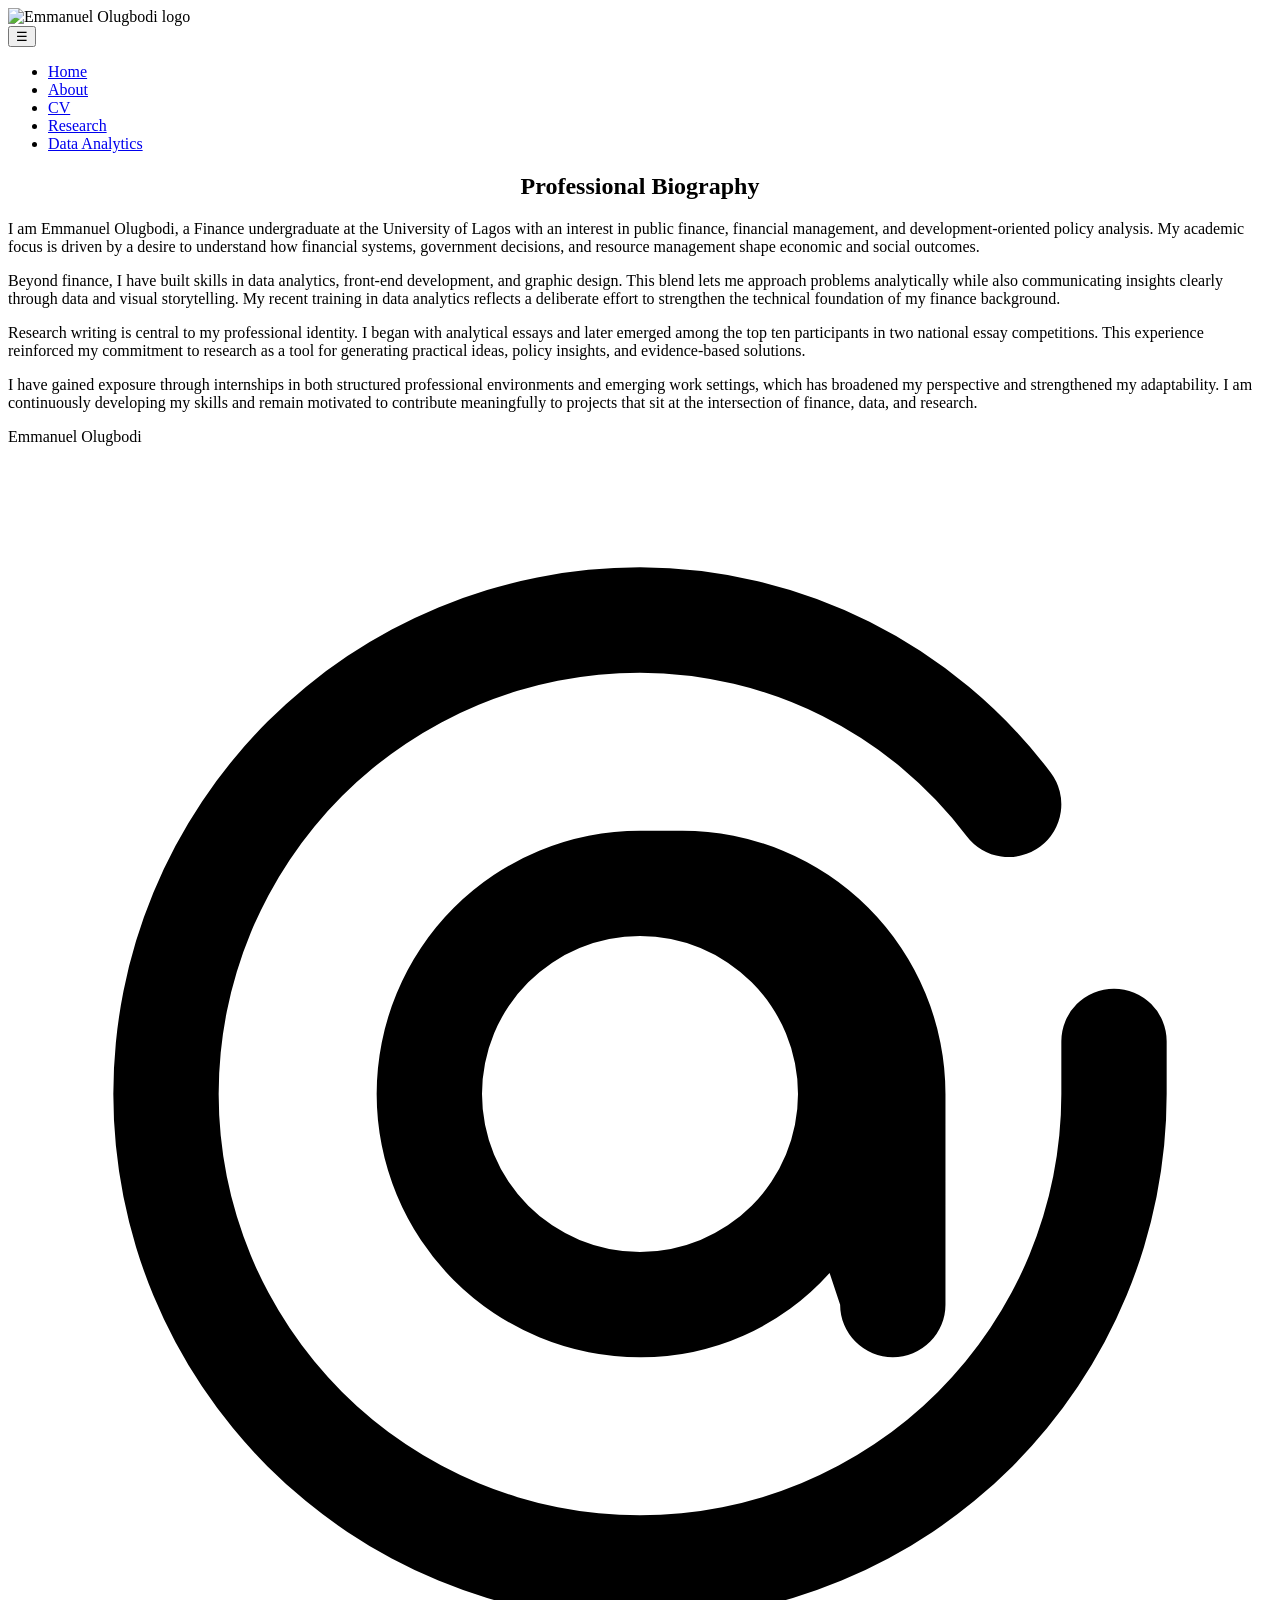
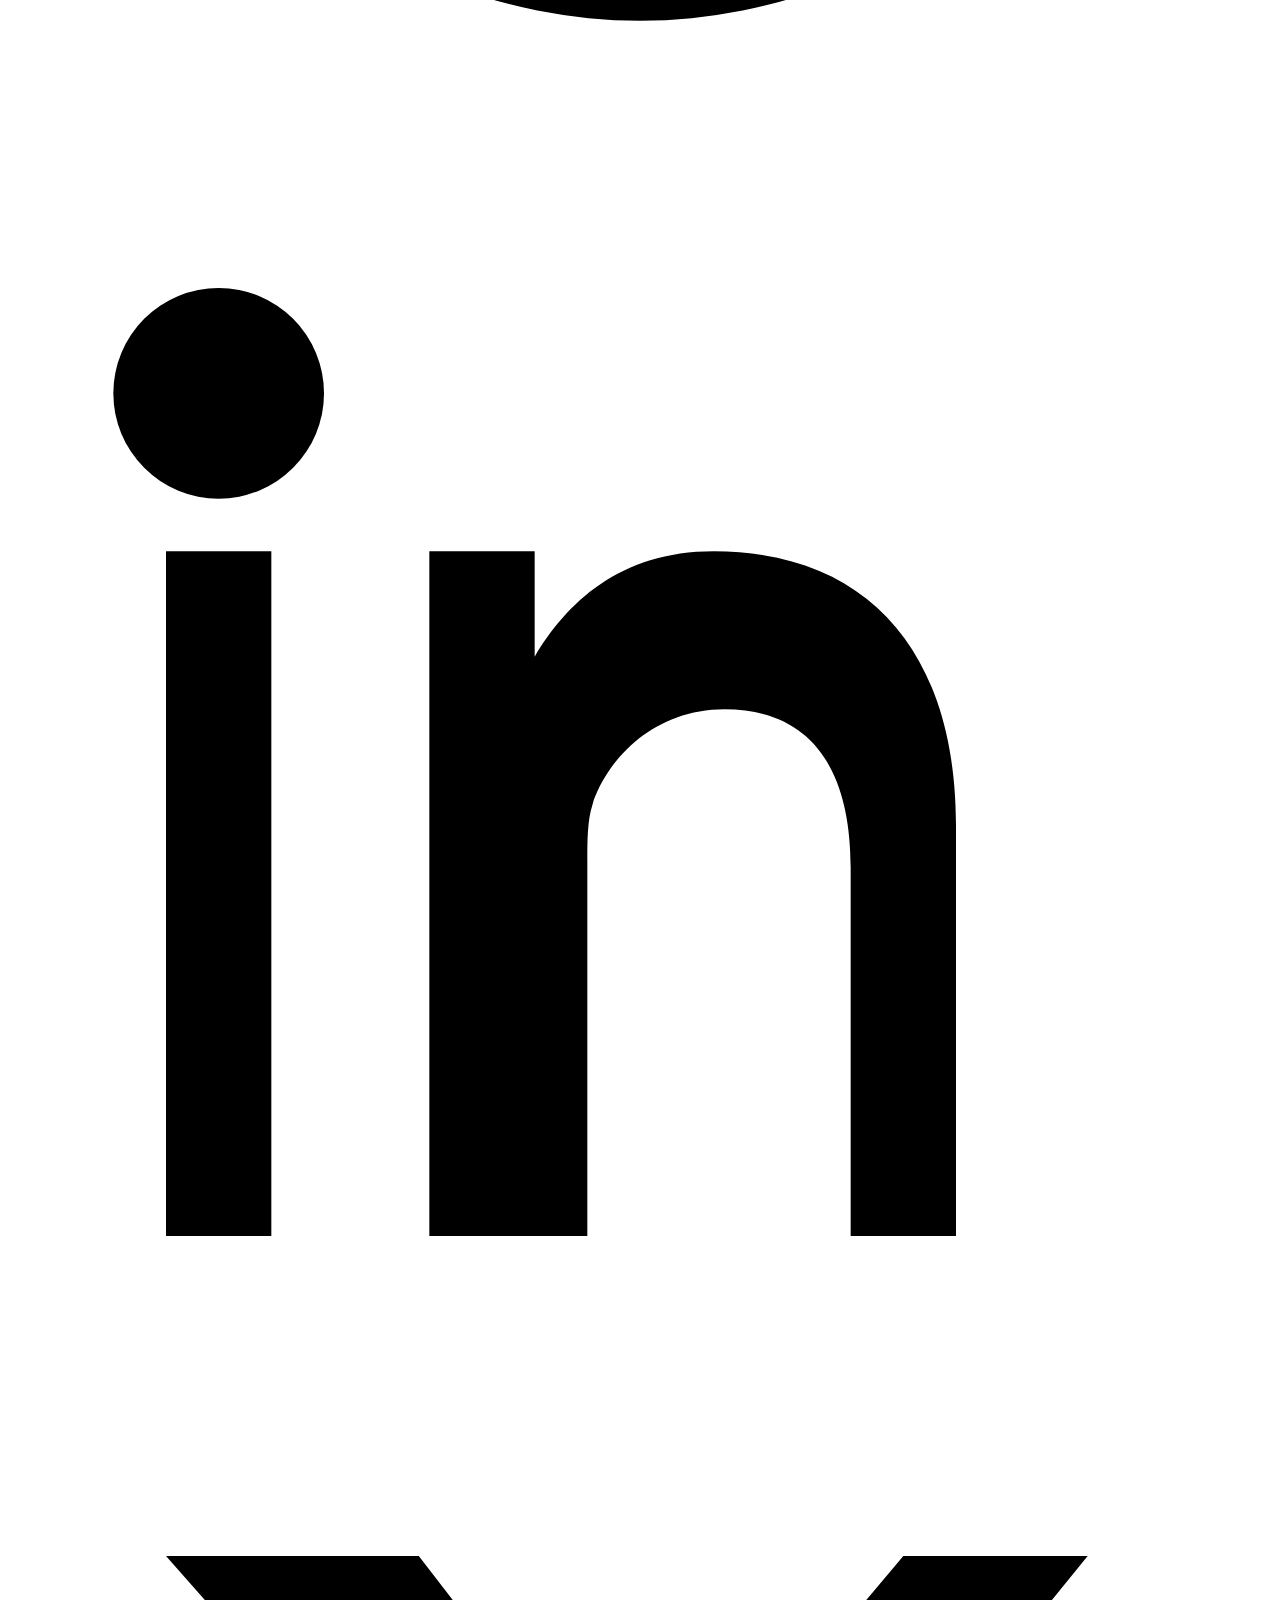
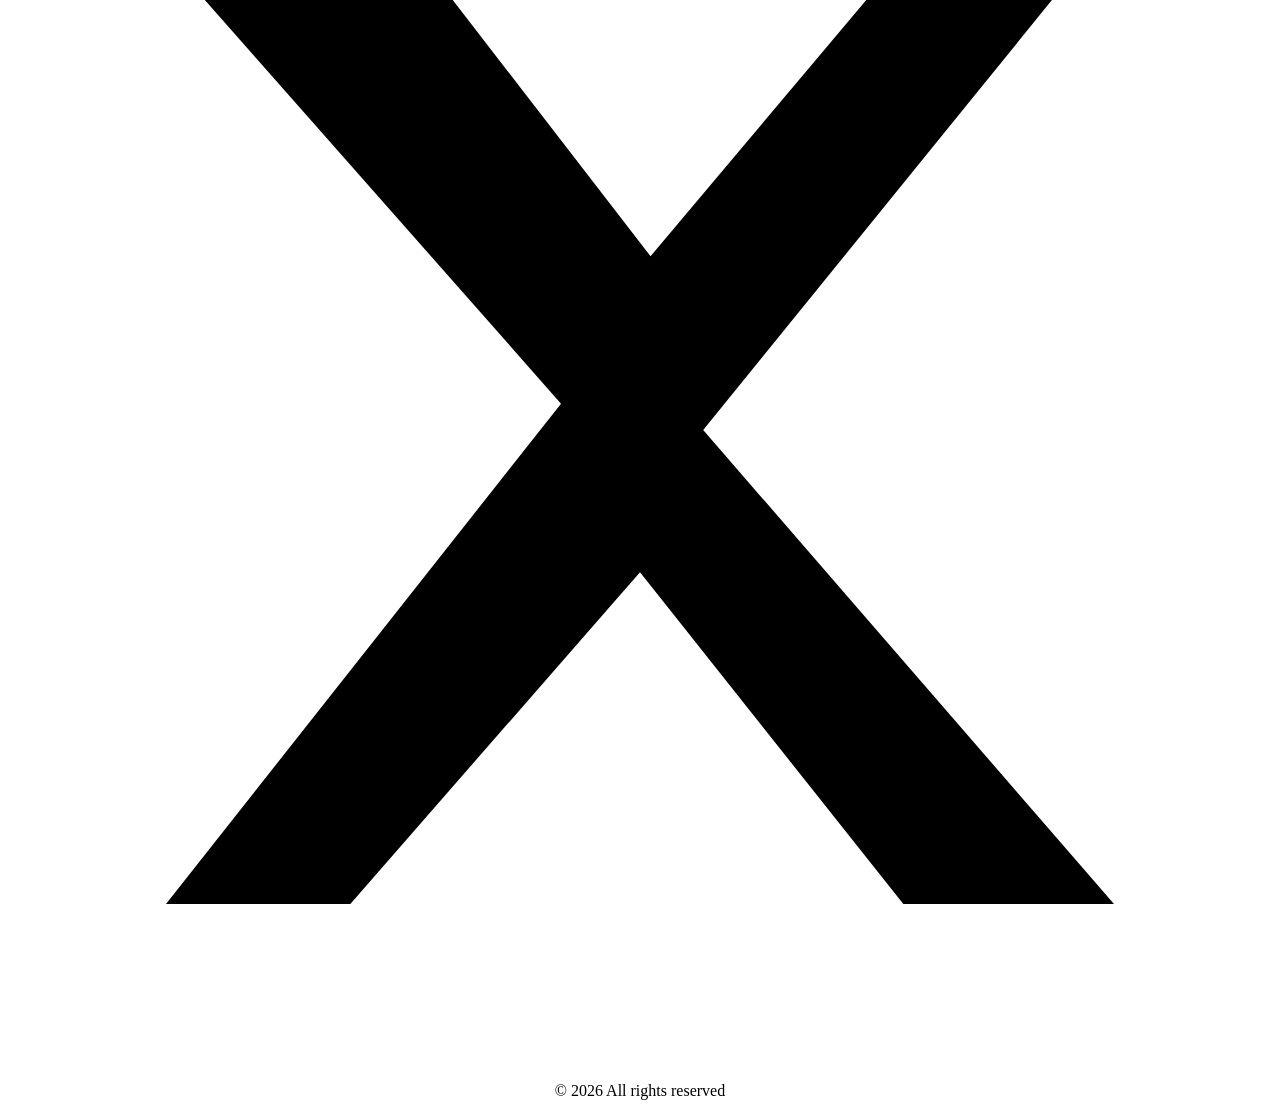
==== about.html @ 0d2e40f3 "Initial commit: portfolio website" ====
<!DOCTYPE html>
<html lang="en">
<head>
    <meta charset="UTF-8">
    <title>About Me</title>
    <link rel="icon" href="images/favicon.ico">
    <link rel="icon" type="image/png" sizes="32x32" href="images/favicon-32x32.png">
    <link rel="icon" type="image/png" sizes="16x16" href="images/favicon-16x16.png">
    <link rel="apple-touch-icon" href="assets/favicon/apple-touch-icon.png">
    <link rel="stylesheet" href="css/style.css">
    <script defer src="js/script.js"></script>
</head>
<body>

<nav class="navbar">
  <div class="nav-container">
    <div class="brand">
      <img src="images/MyLogom.jpg" alt="Emmanuel Olugbodi logo" />
    </div>

    <button class="menu-toggle" aria-label="Open navigation">
      ☰
    </button>

    <ul class="nav-links">
      <li><a href="index.html">Home</a></li>
      <li><a href="about.html">About</a></li>
      <li><a href="cv.html">CV</a></li>
      <li><a href="research.html">Research</a></li>
      <li><a href="analytics.html">Data Analytics</a></li>
    </ul>
  </div>
</nav>

<main class="page-content">
    <section class="content slide-up">
        <h1 style="text-align: center;">Professional Biography</h1>
        <!--<p>This section will contain a detailed professional biography highlighting finance, research, and analytics experience.</p>-->
      
    <div class="container">

        <p>
            I am Emmanuel Olugbodi, a Finance undergraduate at the University of Lagos with an interest in public finance, financial management, and development-oriented policy analysis. My academic focus is driven by a desire to understand how financial systems, government decisions, and resource management shape economic and social outcomes.
        </p>

        <p>
            Beyond finance, I have built skills in data analytics, front-end development, and graphic design.  This blend lets me approach problems analytically while also communicating insights clearly through data and visual storytelling. My recent training in data analytics reflects a deliberate effort to strengthen the technical foundation of my finance background.
        </p>

        <p>
            Research writing is central to my professional identity. I began with analytical essays and later emerged among the top ten participants in two national essay competitions. This experience reinforced my commitment to research as a tool for generating practical ideas, policy insights, and evidence-based solutions.
        </p>

        <p>
            I have gained exposure through internships in both structured professional environments and emerging work settings, which has broadened my perspective and strengthened my adaptability. I am continuously developing my skills and remain motivated to contribute meaningfully to projects that sit at the intersection of finance, data, and research.
        </p>
    </div>
</section>
</main>
  
<footer class="site-footer">
  <div class="footer-inner">
    <p class="footer-name" class="footer-signature">Emmanuel Olugbodi</p>

   <div class="social-links">

  <a href="mailto:olugbodiemmanuel1@gmail.com" aria-label="Email" class="icon-email">
  <svg viewBox="0 0 24 24" class="icon">
    <path d="M12 2a10 10 0 1010 10v-1a1 1 0 00-2 0v1a8 8 0 11-8-8 7.8 7.8 0 016.2 3.1 1 1 0 001.6-1.2A9.8 9.8 0 0012 2z"/>
    <path d="M12 7a5 5 0 100 10 4.8 4.8 0 003.6-1.6l.2.6a1 1 0 002 0V12a5 5 0 00-5-5zm0 8a3 3 0 110-6 3 3 0 010 6z"/>
  </svg>
</a>

  <a href="https://www.linkedin.com/in/emmanuelsafr" target="_blank" aria-label="LinkedIn" class="icon-linkedin">
    <svg viewBox="0 0 24 24" class="icon">
      <path d="M4 3a2 2 0 100 4 2 2 0 000-4z"/>
      <path d="M3 8h2v13H3z"/>
      <path d="M8 8h2v2c.6-1 1.6-2 3.4-2 3 0 4.6 2 4.6 5.2V21h-2v-7c0-1.8-.7-3-2.4-3-1.3 0-2.2.9-2.5 1.8-.1.3-.1.7-.1 1.1V21H8z"/>
    </svg>
  </a>

  <a href="https://x.com/_emmanuelSAFR" target="_blank" aria-label="X" class="icon-x">
    <svg viewBox="0 0 24 24" class="icon">
      <path d="M3 3l7.5 8.5L3 21h3.5l5.5-6.3L17 21h4l-7.8-9 7.3-9H17l-4.8 5.7L7.8 3z"/>
    </svg>
  </a>
</div>
  <div>
    <p class="footer-copy" style="text-align: center;"> © 2026 All rights reserved</p>
  </div>
  </div>
</footer>
</body>
</html>
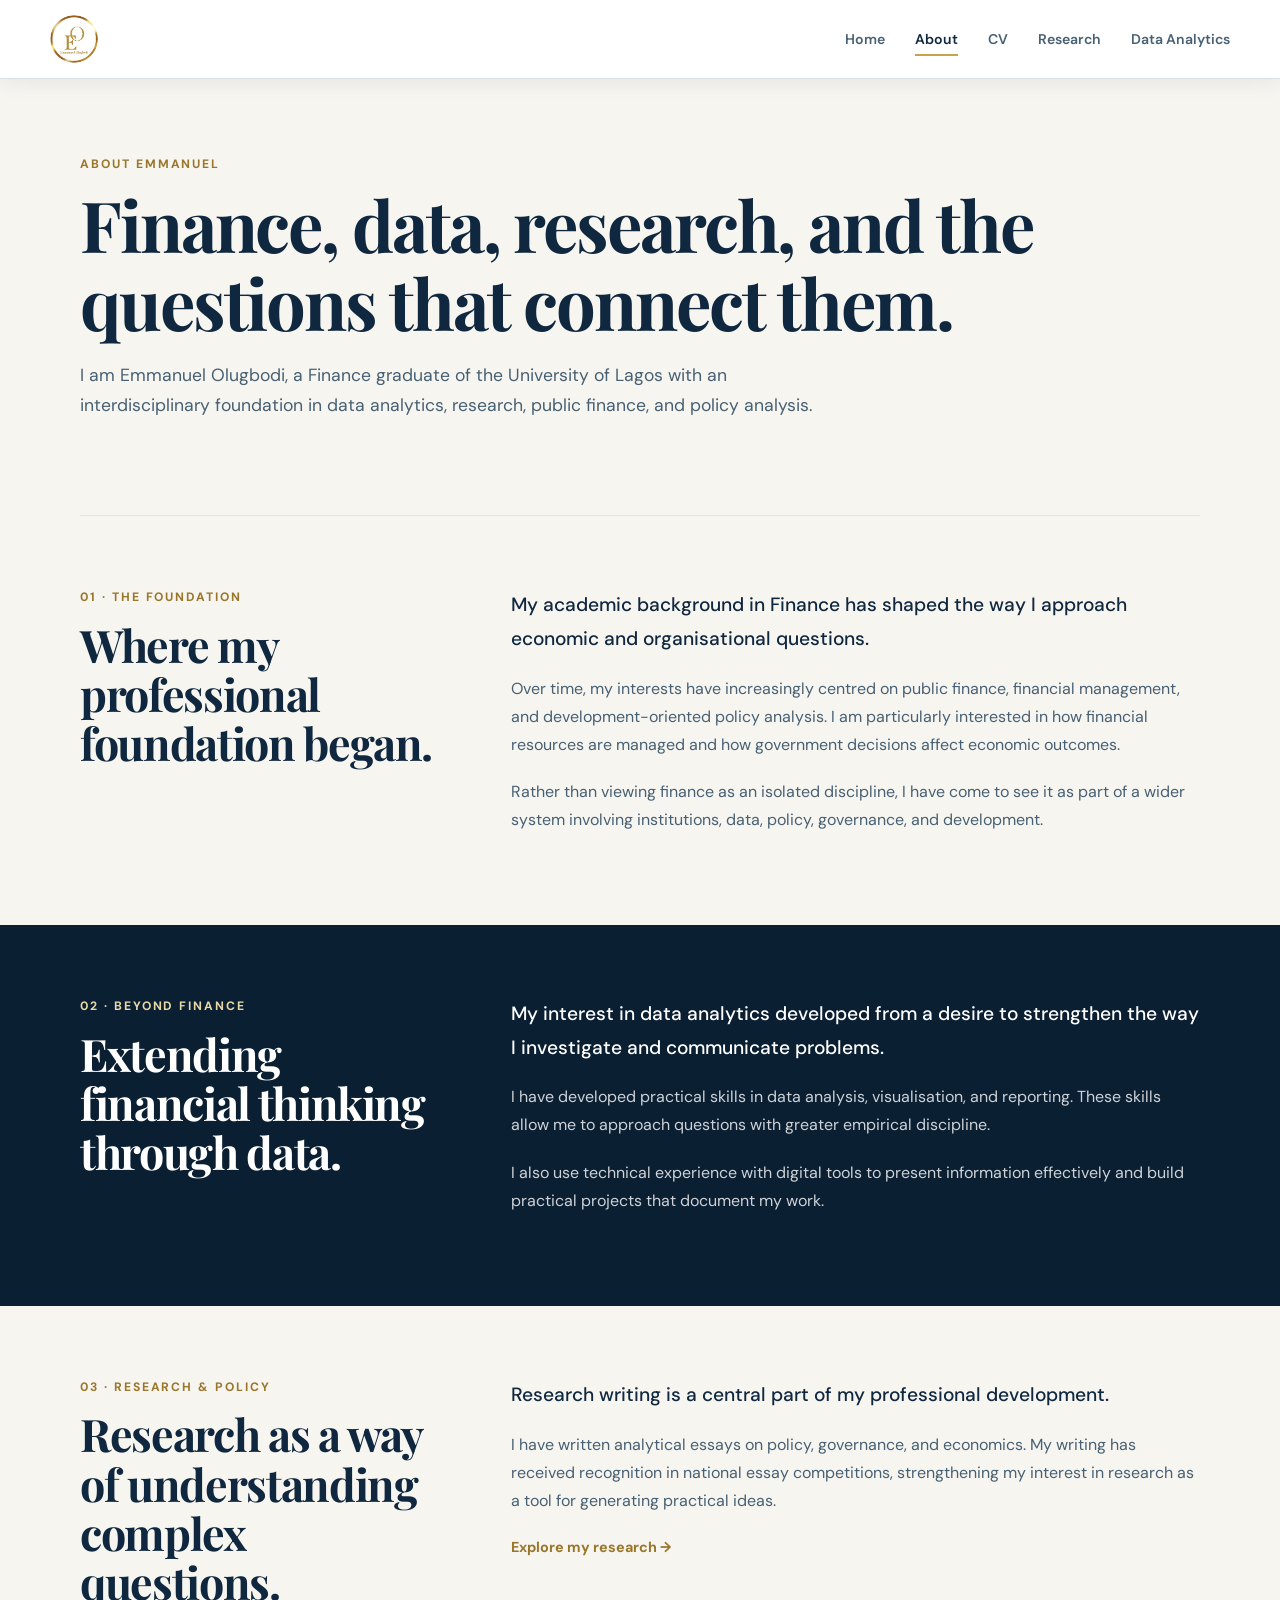
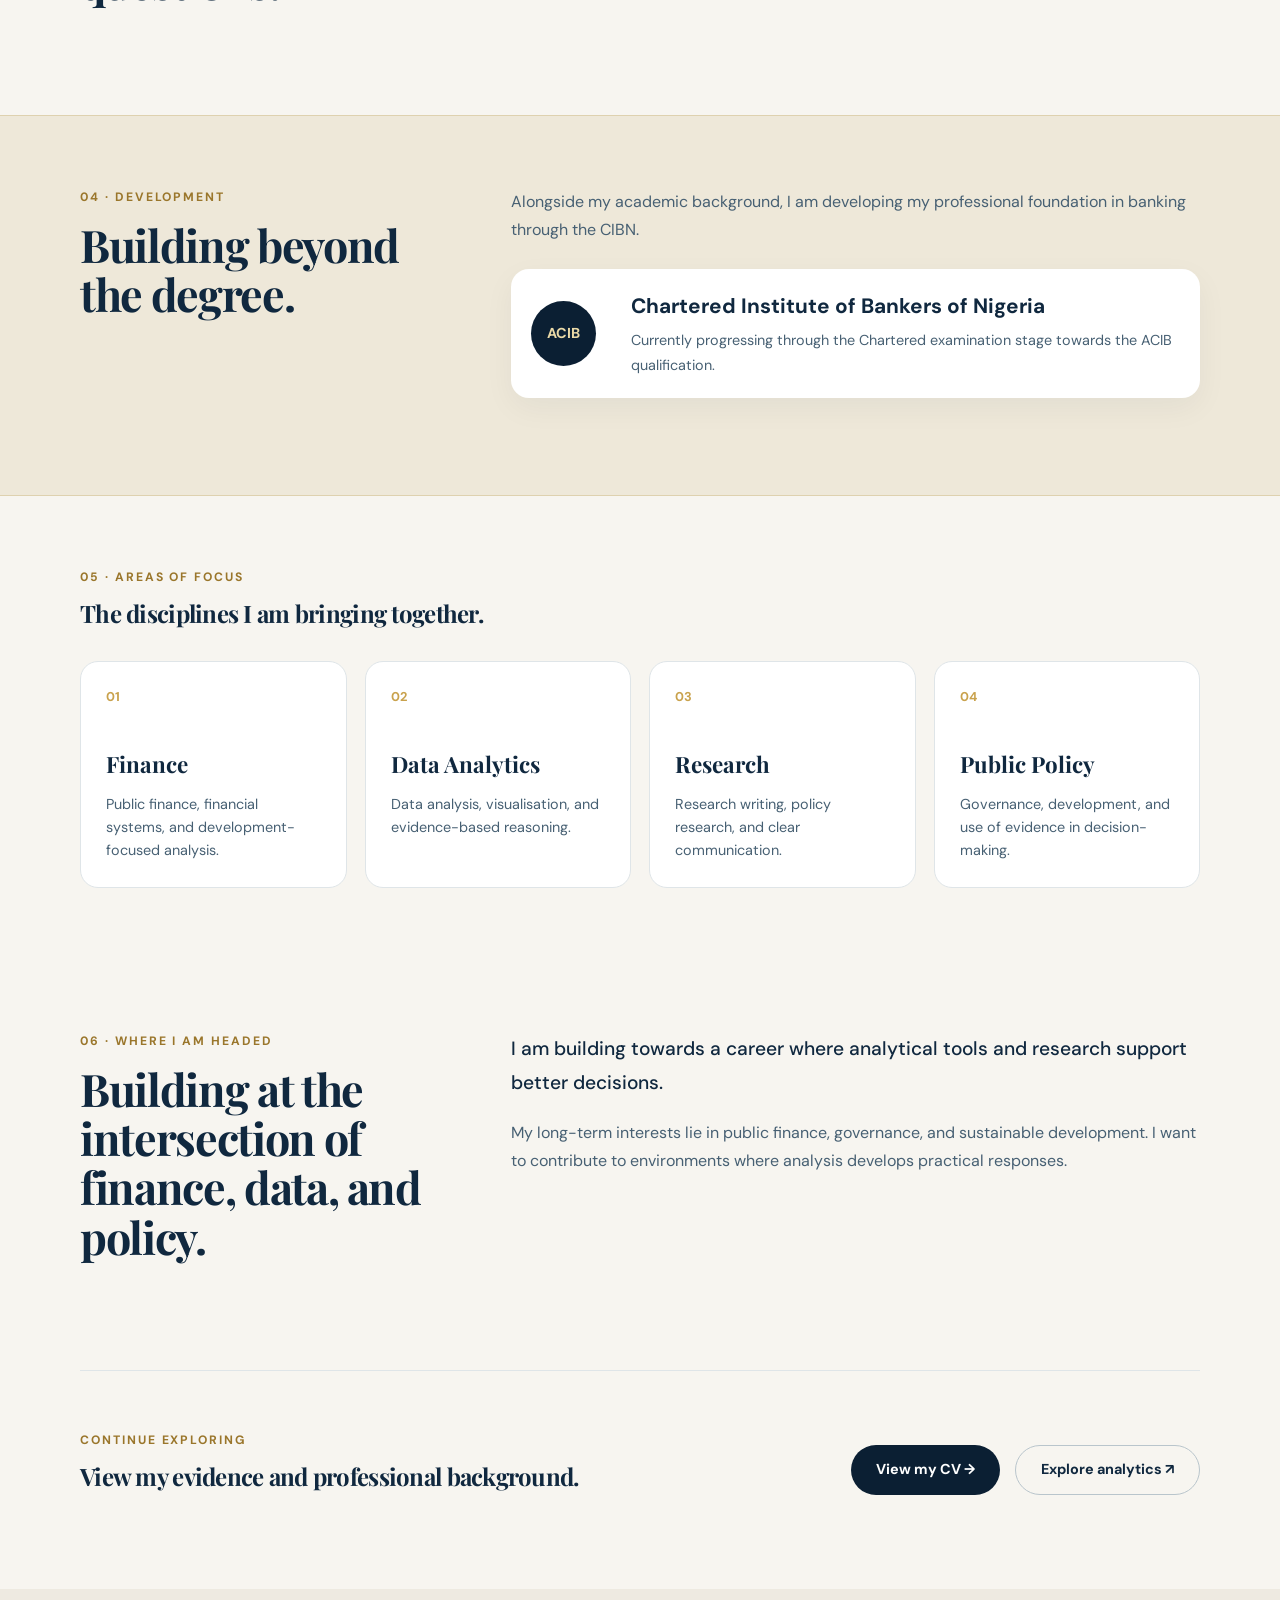
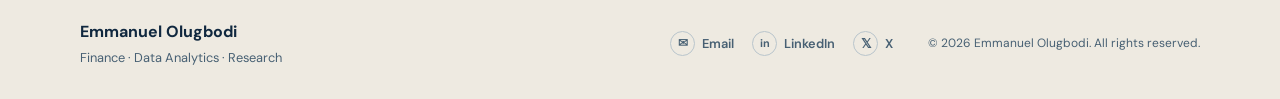
==== commit d2dd91d0: "Add files via upload Replacing" ====
--- a/about.html
+++ b/about.html
@@ -1,94 +1,832 @@
 <!DOCTYPE html>
 <html lang="en">
+
 <head>
+
     <meta charset="UTF-8">
-    <title>About Me</title>
-    <link rel="icon" href="images/favicon.ico">
-    <link rel="icon" type="image/png" sizes="32x32" href="images/favicon-32x32.png">
-    <link rel="icon" type="image/png" sizes="16x16" href="images/favicon-16x16.png">
-    <link rel="apple-touch-icon" href="assets/favicon/apple-touch-icon.png">
-    <link rel="stylesheet" href="css/style.css">
-    <script defer src="js/script.js"></script>
+
+    <meta
+        name="viewport"
+        content="width=device-width, initial-scale=1.0"
+    >
+
+    <meta
+        name="description"
+        content="Learn more about Emmanuel Olugbodi, a Finance graduate with interests in data analytics, research, and public policy."
+    >
+
+    <meta
+        name="theme-color"
+        content="#0b1f33"
+    >
+
+    <title>
+        About | Emmanuel Olugbodi
+    </title>
+
+
+    <!-- =========================
+         FAVICONS
+    ========================== -->
+
+    <link
+        rel="icon"
+        href="images/favicon.ico"
+    >
+
+    <link
+        rel="icon"
+        type="image/png"
+        sizes="32x32"
+        href="images/favicon-32x32.png"
+    >
+
+    <link
+        rel="icon"
+        type="image/png"
+        sizes="16x16"
+        href="images/favicon-16x16.png"
+    >
+
+    <link
+        rel="apple-touch-icon"
+        href="assets/favicon/apple-touch-icon.png"
+    >
+
+
+    <!-- =========================
+         STYLESHEET
+    ========================== -->
+
+    <style>
+        /* =========================================================
+           GOOGLE FONTS
+        ========================================================= */
+
+        @import url(
+            'https://fonts.googleapis.com/css2?family=DM+Sans:wght@400;500;600;700&family=Playfair+Display:wght@600;700&display=swap'
+        );
+
+
+        /* =========================================================
+           ROOT VARIABLES
+        ========================================================= */
+
+        :root {
+
+            --ink: #10283f;
+            --ink-soft: #476073;
+            --cream: #f7f5f0;
+            --paper: #ffffff;
+            --nav-background: #ffffff;
+            --line: #dfe5e8;
+            --gold: #c9a24d;
+            --gold-soft: #ead9a7;
+            --gold-dark: #9a762b;
+            --navy: #0b1f33;
+            --shadow: 0 18px 50px rgba(16, 40, 63, 0.10);
+            --nav-shadow: 0 4px 18px rgba(16, 40, 63, 0.07);
+            --radius: 18px;
+
+        }
+
+        /* =========================================================
+           GLOBAL RESET
+        ========================================================= */
+
+        * {
+            box-sizing: border-box;
+        }
+
+        html {
+            scroll-behavior: smooth;
+        }
+
+        body {
+            margin: 0;
+            padding-top: 78px;
+            min-width: 320px;
+            background: var(--cream);
+            color: var(--ink);
+            font-family: 'DM Sans', Arial, sans-serif;
+            line-height: 1.6;
+        }
+
+        img {
+            display: block;
+            max-width: 100%;
+        }
+
+        a {
+            color: inherit;
+            text-decoration: none;
+        }
+
+        button, a {
+            -webkit-tap-highlight-color: transparent;
+        }
+
+        .section-shell {
+            width: min(1120px, calc(100% - 48px));
+            margin-inline: auto;
+        }
+
+        /* =========================================================
+           FIXED NAVIGATION
+        ========================================================= */
+
+        .site-header {
+            position: fixed;
+            top: 0;
+            left: 0;
+            width: 100%;
+            z-index: 2000;
+            background: rgba(255, 255, 255, 0.98);
+            border-bottom: 1px solid #d9e0e4;
+            box-shadow: var(--nav-shadow);
+            backdrop-filter: blur(14px);
+            -webkit-backdrop-filter: blur(14px);
+        }
+
+        .nav-container {
+            width: min(1180px, calc(100% - 48px));
+            min-height: 78px;
+            margin-inline: auto;
+            display: flex;
+            align-items: center;
+            justify-content: space-between;
+            gap: 32px;
+        }
+
+        .brand img {
+            width: 48px;
+            height: 48px;
+            object-fit: cover;
+            border-radius: 50%;
+        }
+
+        .nav-links {
+            display: flex;
+            align-items: center;
+            gap: 30px;
+            list-style: none;
+            padding: 0;
+            margin: 0;
+        }
+
+        .nav-links a {
+            position: relative;
+            color: var(--ink-soft);
+            font-size: 0.88rem;
+            font-weight: 600;
+            transition: color 180ms ease;
+        }
+
+        .nav-links a::after {
+            content: '';
+            position: absolute;
+            left: 0;
+            right: 100%;
+            bottom: -8px;
+            height: 2px;
+            background: var(--gold);
+            transition: right 180ms ease;
+        }
+
+        .nav-links a:hover, .nav-links a.active {
+            color: var(--ink);
+        }
+
+        .nav-links a:hover::after, .nav-links a.active::after {
+            right: 0;
+        }
+
+        .menu-toggle {
+            display: none;
+            width: 42px;
+            height: 42px;
+            padding: 0;
+            border: 1px solid var(--line);
+            border-radius: 10px;
+            background: var(--paper);
+            cursor: pointer;
+        }
+
+        .menu-toggle span {
+            display: block;
+            width: 18px;
+            height: 2px;
+            margin: 4px auto;
+            background: var(--ink);
+            transition: transform 180ms ease, opacity 180ms ease;
+        }
+
+        /* Hamburger Animation */
+        .menu-toggle[aria-expanded="true"] span:nth-child(1) {
+            transform: translateY(6px) rotate(45deg);
+        }
+        .menu-toggle[aria-expanded="true"] span:nth-child(2) {
+            opacity: 0;
+        }
+        .menu-toggle[aria-expanded="true"] span:nth-child(3) {
+            transform: translateY(-6px) rotate(-45deg);
+        }
+
+        /* =========================================================
+           TYPOGRAPHY
+        ========================================================= */
+
+        .section-kicker {
+            margin: 0 0 12px;
+            color: var(--gold-dark);
+            font-size: 0.76rem;
+            font-weight: 700;
+            letter-spacing: 0.16em;
+            text-transform: uppercase;
+        }
+
+        h1, h2, h3, p { margin-top: 0; }
+
+        h1, h2 {
+            font-family: 'Playfair Display', Georgia, serif;
+            line-height: 1.1;
+            letter-spacing: -0.03em;
+        }
+
+        h1 {
+            max-width: 1000px;
+            margin-bottom: 20px;
+            font-size: clamp(2.5rem, 5.5vw, 4.8rem);
+        }
+
+        /* =========================================================
+           COMPACT SECTIONS
+        ========================================================= */
+
+        .about-hero {
+            padding: clamp(3rem, 6vw, 5rem) 0;
+            border-bottom: 1px solid var(--line);
+        }
+
+        .hero-intro {
+            max-width: 750px;
+            color: var(--ink-soft);
+            font-size: 1.1rem;
+            line-height: 1.7;
+        }
+
+        .story-section {
+            padding: clamp(3rem, 6vw, 4.5rem) 0;
+        }
+
+        .story-section-alt {
+            background: var(--navy);
+            color: #ffffff;
+        }
+
+        .story-section-alt .section-kicker { color: var(--gold-soft); }
+
+        .story-layout {
+            display: grid;
+            grid-template-columns: 0.7fr 1.3fr;
+            gap: 60px;
+            align-items: start;
+        }
+
+        .story-label { position: sticky; top: 110px; }
+
+        .story-label h2 { font-size: clamp(1.8rem, 3.5vw, 2.8rem); }
+
+        .story-content { max-width: 720px; }
+
+        .story-content p {
+            margin-bottom: 1.2rem;
+            color: var(--ink-soft);
+            font-size: 1rem;
+            line-height: 1.75;
+        }
+
+        .story-section-alt .story-content p { color: rgba(255, 255, 255, 0.8); }
+
+        .lead-paragraph {
+            color: var(--ink) !important;
+            font-size: 1.2rem !important;
+            font-weight: 500;
+        }
+
+        .story-section-alt .lead-paragraph { color: #ffffff !important; }
+
+        .inline-link {
+            display: inline-flex;
+            align-items: center;
+            gap: 8px;
+            color: var(--gold-dark);
+            font-weight: 700;
+            font-size: 0.9rem;
+            transition: transform 180ms ease;
+        }
+
+        .inline-link:hover { transform: translateX(5px); }
+
+        /* Professional Development */
+        .professional-development {
+            padding: clamp(3rem, 6vw, 4.5rem) 0;
+            background: #eee8d9;
+            border-top: 1px solid #ded1af;
+            border-bottom: 1px solid #ded1af;
+        }
+
+        .credential-card {
+            display: grid;
+            grid-template-columns: 80px 1fr;
+            align-items: center;
+            gap: 20px;
+            margin: 25px 0;
+            padding: 20px;
+            background: var(--paper);
+            border-radius: var(--radius);
+            box-shadow: 0 10px 30px rgba(16, 40, 63, 0.05);
+        }
+
+        .credential-number {
+            width: 65px;
+            height: 65px;
+            border-radius: 50%;
+            background: var(--navy);
+            color: var(--gold-soft);
+            display: grid;
+            place-items: center;
+            font-weight: 700;
+            font-size: 0.9rem;
+        }
+
+        .credential-card h3 { margin: 0 0 5px; font-size: 1.3rem; }
+        .credential-card p { margin: 0; color: var(--ink-soft); font-size: 0.9rem; }
+
+        /* Areas of Focus */
+        .focus-section { padding: clamp(3rem, 6vw, 4.5rem) 0; }
+
+        .focus-grid-about {
+            display: grid;
+            grid-template-columns: repeat(4, 1fr);
+            gap: 18px;
+            margin-top: 35px;
+        }
+
+        .focus-card {
+            padding: 25px;
+            border: 1px solid var(--line);
+            border-radius: var(--radius);
+            background: var(--paper);
+            transition: transform 180ms ease, box-shadow 180ms ease;
+            display: flex;
+            flex-direction: column;
+        }
+
+        .focus-card:hover {
+            transform: translateY(-5px);
+            box-shadow: var(--shadow);
+        }
+
+        .focus-number {
+            color: var(--gold);
+            font-weight: 700;
+            font-size: 0.8rem;
+            margin-bottom: 40px;
+        }
+
+        .focus-card h3 {
+            font-family: 'Playfair Display', serif;
+            font-size: 1.4rem;
+            margin-bottom: 10px;
+        }
+
+        .focus-card p {
+            color: var(--ink-soft);
+            font-size: 0.9rem;
+            margin: 0;
+        }
+
+        /* CTA Section */
+        .about-cta {
+            display: flex;
+            align-items: center;
+            justify-content: space-between;
+            gap: 32px;
+            padding: 60px 0 80px;
+            border-top: 1px solid var(--line);
+        }
+
+        .cta-actions { display: flex; gap: 15px; }
+
+        .button {
+            display: inline-flex;
+            align-items: center;
+            justify-content: center;
+            gap: 10px;
+            min-height: 50px;
+            padding: 0 25px;
+            border-radius: 999px;
+            font-weight: 700;
+            font-size: 0.9rem;
+            transition: all 180ms ease;
+        }
+
+        .button-primary { background: var(--navy); color: #fff; }
+        .button-secondary { border: 1px solid #b9c5cc; color: var(--ink); }
+        .button:hover { transform: translateY(-3px); }
+
+        /* =========================================================
+           FOOTER (Exact Homepage Match)
+        ========================================================= */
+
+        .site-footer { background: #eeeae1; }
+
+        .footer-inner {
+            display: grid;
+            grid-template-columns: 1fr auto auto;
+            align-items: center;
+            gap: 35px;
+            padding: 30px 0;
+        }
+
+        .footer-brand { min-width: 0; }
+
+        .footer-name { display: inline-block; margin-bottom: 4px; font-weight: 700; text-decoration: none; color: inherit; }
+
+        .footer-copy { margin: 0; color: var(--ink-soft); font-size: 0.8rem; }
+
+        .social-links { display: flex; align-items: center; gap: 18px; }
+
+        .social-links a {
+            display: inline-flex;
+            align-items: center;
+            gap: 7px;
+            color: var(--ink-soft);
+            font-size: 0.8rem;
+            font-weight: 600;
+            transition: color 180ms ease, transform 180ms ease;
+        }
+
+        .social-links a:hover { color: var(--gold-dark); transform: translateY(-2px); }
+
+        .social-icon {
+            display: inline-flex;
+            width: 25px;
+            height: 25px;
+            align-items: center;
+            justify-content: center;
+            border: 1px solid #b9c5cc;
+            border-radius: 50%;
+            font-size: 0.72rem;
+            font-weight: 700;
+            transition: border-color 180ms ease, background 180ms ease, color 180ms ease;
+        }
+
+        .social-links a:hover .social-icon { border-color: var(--gold); background: var(--gold); color: var(--navy); }
+
+        .linkedin-icon { font-size: 0.68rem; }
+        .x-icon { font-size: 0.8rem; }
+
+        .copyright { margin: 0; color: var(--ink-soft); font-size: 0.75rem; white-space: nowrap; }
+
+        /* Back to Top */
+        .back-to-top {
+            position: fixed;
+            right: 24px;
+            bottom: 24px;
+            z-index: 900;
+            width: 46px;
+            height: 46px;
+            display: flex;
+            align-items: center;
+            justify-content: center;
+            border: 1px solid rgba(201, 162, 77, 0.55);
+            border-radius: 50%;
+            background: var(--navy);
+            color: #ffffff;
+            font-size: 1.15rem;
+            font-weight: 700;
+            cursor: pointer;
+            opacity: 0;
+            visibility: hidden;
+            transform: translateY(12px);
+            box-shadow: 0 10px 25px rgba(11, 31, 51, 0.20);
+            transition: all 180ms ease;
+        }
+
+        .back-to-top.visible { opacity: 1; visibility: visible; transform: translateY(0); }
+
+        /* =========================================================
+           MOBILE ADAPTATIONS
+        ========================================================= */
+
+        @media (max-width: 900px) {
+            .story-layout { gap: 40px; }
+            .focus-grid-about { grid-template-columns: repeat(2, 1fr); }
+            .footer-inner { gap: 22px; }
+        }
+
+        @media (max-width: 800px) {
+            body { padding-top: 68px; }
+            
+            /* Tighter Mobile Box Model */
+            .section-shell, .nav-container {
+                width: min(calc(100% - 36px), 620px);
+            }
+
+            .nav-container { min-height: 68px; }
+            .menu-toggle { display: block; }
+
+            .nav-links {
+                display: none;
+                position: absolute;
+                top: 68px;
+                left: 0;
+                width: 100%;
+                z-index: 1001;
+                background: rgba(255, 255, 255, 0.99);
+                flex-direction: column;
+                align-items: stretch;
+                gap: 0; /* REMOVE GAP TO MATCH HOMEPAGE */
+                padding: 10px 22px 18px;
+                border-bottom: 1px solid var(--line);
+                box-shadow: 0 15px 30px rgba(16, 40, 63, 0.12);
+            }
+
+            .nav-links.open { display: flex; }
+            
+            .nav-links li { 
+                border-bottom: 1px solid rgba(223, 229, 232, 0.75); 
+            }
+            .nav-links li:last-child { border-bottom: none; }
+            
+            .nav-links a { 
+                display: block; 
+                padding: 14px 0; /* MATCH HOMEPAGE PADDING */
+                font-size: 0.92rem; 
+            }
+
+            .story-layout { grid-template-columns: 1fr; gap: 28px; }
+            .story-label { position: static; }
+            
+            /* ACIB Card Mobile Fix */
+            .credential-card {
+                grid-template-columns: 1fr;
+                gap: 15px;
+                text-align: center;
+                padding: 25px 20px;
+            }
+            .credential-number { margin: 0 auto; }
+
+            .focus-grid-about { grid-template-columns: 1fr; }
+            
+            .about-cta { flex-direction: column; align-items: flex-start; gap: 28px; }
+            .cta-actions { width: 100%; flex-direction: column; }
+            .cta-actions .button { width: 100%; }
+
+            /* Footer Mobile */
+            .footer-inner {
+                display: flex;
+                flex-direction: column;
+                align-items: center;
+                gap: 18px;
+                padding: 32px 0;
+                text-align: center;
+            }
+            .footer-brand { display: flex; flex-direction: column; align-items: center; }
+            .social-links { justify-content: center; flex-wrap: wrap; gap: 15px 20px; }
+            .copyright { white-space: normal; line-height: 1.5; }
+        }
+
+        @media (max-width: 460px) {
+            h1 { font-size: 2.2rem; }
+            .about-hero, .story-section, .professional-development, .focus-section {
+                padding: 3rem 0;
+            }
+            .hero-intro { font-size: 0.96rem; }
+        }
+    </style>
+
 </head>
+
+
 <body>
 
-<nav class="navbar">
-  <div class="nav-container">
-    <div class="brand">
-      <img src="images/MyLogom.jpg" alt="Emmanuel Olugbodi logo" />
-    </div>
-
-    <button class="menu-toggle" aria-label="Open navigation">
-      ☰
-    </button>
-
-    <ul class="nav-links">
-      <li><a href="index.html">Home</a></li>
-      <li><a href="about.html">About</a></li>
-      <li><a href="cv.html">CV</a></li>
-      <li><a href="research.html">Research</a></li>
-      <li><a href="analytics.html">Data Analytics</a></li>
-    </ul>
-  </div>
-</nav>
-
-<main class="page-content">
-    <section class="content slide-up">
-        <h1 style="text-align: center;">Professional Biography</h1>
-        <!--<p>This section will contain a detailed professional biography highlighting finance, research, and analytics experience.</p>-->
-      
-    <div class="container">
-
-        <p>
-            I am Emmanuel Olugbodi, a Finance undergraduate at the University of Lagos with an interest in public finance, financial management, and development-oriented policy analysis. My academic focus is driven by a desire to understand how financial systems, government decisions, and resource management shape economic and social outcomes.
-        </p>
-
-        <p>
-            Beyond finance, I have built skills in data analytics, front-end development, and graphic design.  This blend lets me approach problems analytically while also communicating insights clearly through data and visual storytelling. My recent training in data analytics reflects a deliberate effort to strengthen the technical foundation of my finance background.
-        </p>
-
-        <p>
-            Research writing is central to my professional identity. I began with analytical essays and later emerged among the top ten participants in two national essay competitions. This experience reinforced my commitment to research as a tool for generating practical ideas, policy insights, and evidence-based solutions.
-        </p>
-
-        <p>
-            I have gained exposure through internships in both structured professional environments and emerging work settings, which has broadened my perspective and strengthened my adaptability. I am continuously developing my skills and remain motivated to contribute meaningfully to projects that sit at the intersection of finance, data, and research.
-        </p>
-    </div>
-</section>
-</main>
-  
-<footer class="site-footer">
-  <div class="footer-inner">
-    <p class="footer-name" class="footer-signature">Emmanuel Olugbodi</p>
-
-   <div class="social-links">
-
-  <a href="mailto:olugbodiemmanuel1@gmail.com" aria-label="Email" class="icon-email">
-  <svg viewBox="0 0 24 24" class="icon">
-    <path d="M12 2a10 10 0 1010 10v-1a1 1 0 00-2 0v1a8 8 0 11-8-8 7.8 7.8 0 016.2 3.1 1 1 0 001.6-1.2A9.8 9.8 0 0012 2z"/>
-    <path d="M12 7a5 5 0 100 10 4.8 4.8 0 003.6-1.6l.2.6a1 1 0 002 0V12a5 5 0 00-5-5zm0 8a3 3 0 110-6 3 3 0 010 6z"/>
-  </svg>
-</a>
-
-  <a href="https://www.linkedin.com/in/emmanuelsafr" target="_blank" aria-label="LinkedIn" class="icon-linkedin">
-    <svg viewBox="0 0 24 24" class="icon">
-      <path d="M4 3a2 2 0 100 4 2 2 0 000-4z"/>
-      <path d="M3 8h2v13H3z"/>
-      <path d="M8 8h2v2c.6-1 1.6-2 3.4-2 3 0 4.6 2 4.6 5.2V21h-2v-7c0-1.8-.7-3-2.4-3-1.3 0-2.2.9-2.5 1.8-.1.3-.1.7-.1 1.1V21H8z"/>
-    </svg>
-  </a>
-
-  <a href="https://x.com/_emmanuelSAFR" target="_blank" aria-label="X" class="icon-x">
-    <svg viewBox="0 0 24 24" class="icon">
-      <path d="M3 3l7.5 8.5L3 21h3.5l5.5-6.3L17 21h4l-7.8-9 7.3-9H17l-4.8 5.7L7.8 3z"/>
-    </svg>
-  </a>
-</div>
-  <div>
-    <p class="footer-copy" style="text-align: center;"> © 2026 All rights reserved</p>
-  </div>
-  </div>
-</footer>
+    <!-- NAVIGATION -->
+    <header class="site-header">
+        <nav class="navbar" aria-label="Primary navigation">
+            <div class="nav-container">
+                <a class="brand" href="index.html" aria-label="Emmanuel Olugbodi home">
+                    <img src="images/MyLogom.jpg" alt="Emmanuel Olugbodi logo">
+                </a>
+
+                <button class="menu-toggle" type="button" aria-expanded="false" aria-controls="primary-menu" aria-label="Open navigation menu">
+                    <span></span><span></span><span></span>
+                </button>
+
+                <ul class="nav-links" id="primary-menu">
+                    <li><a href="index.html">Home</a></li>
+                    <li><a class="active" href="about.html" aria-current="page">About</a></li>
+                    <li><a href="cv.html">CV</a></li>
+                    <li><a href="research.html">Research</a></li>
+                    <li><a href="analytics.html">Data Analytics</a></li>
+                </ul>
+            </div>
+        </nav>
+    </header>
+
+    <main>
+        <!-- ABOUT HERO -->
+        <section class="about-hero section-shell">
+            <p class="section-kicker">About Emmanuel</p>
+            <h1 id="about-title">Finance, data, research, and the questions that connect them.</h1>
+            <p class="hero-intro">I am Emmanuel Olugbodi, a Finance graduate of the University of Lagos with an interdisciplinary foundation in data analytics, research, public finance, and policy analysis.</p>
+        </section>
+
+        <!-- 01 FOUNDATION -->
+        <section class="story-section section-shell">
+            <div class="story-layout">
+                <div class="story-label">
+                    <p class="section-kicker">01 · The foundation</p>
+                    <h2>Where my professional foundation began.</h2>
+                </div>
+                <div class="story-content">
+                    <p class="lead-paragraph">My academic background in Finance has shaped the way I approach economic and organisational questions.</p>
+                    <p>Over time, my interests have increasingly centred on public finance, financial management, and development-oriented policy analysis. I am particularly interested in how financial resources are managed and how government decisions affect economic outcomes.</p>
+                    <p>Rather than viewing finance as an isolated discipline, I have come to see it as part of a wider system involving institutions, data, policy, governance, and development.</p>
+                </div>
+            </div>
+        </section>
+
+        <!-- 02 BEYOND FINANCE -->
+        <section class="story-section story-section-alt">
+            <div class="section-shell">
+                <div class="story-layout">
+                    <div class="story-label">
+                        <p class="section-kicker">02 · Beyond finance</p>
+                        <h2>Extending financial thinking through data.</h2>
+                    </div>
+                    <div class="story-content">
+                        <p class="lead-paragraph">My interest in data analytics developed from a desire to strengthen the way I investigate and communicate problems.</p>
+                        <p>I have developed practical skills in data analysis, visualisation, and reporting. These skills allow me to approach questions with greater empirical discipline.</p>
+                        <p>I also use technical experience with digital tools to present information effectively and build practical projects that document my work.</p>
+                    </div>
+                </div>
+            </div>
+        </section>
+
+        <!-- 03 RESEARCH -->
+        <section class="story-section section-shell">
+            <div class="story-layout">
+                <div class="story-label">
+                    <p class="section-kicker">03 · Research & policy</p>
+                    <h2>Research as a way of understanding complex questions.</h2>
+                </div>
+                <div class="story-content">
+                    <p class="lead-paragraph">Research writing is a central part of my professional development.</p>
+                    <p>I have written analytical essays on policy, governance, and economics. My writing has received recognition in national essay competitions, strengthening my interest in research as a tool for generating practical ideas.</p>
+                    <a class="inline-link" href="research.html">Explore my research →</a>
+                </div>
+            </div>
+        </section>
+
+        <!-- 04 PROFESSIONAL DEVELOPMENT -->
+        <section class="professional-development">
+            <div class="section-shell">
+                <div class="story-layout">
+                    <div class="story-label">
+                        <p class="section-kicker">04 · Development</p>
+                        <h2>Building beyond the degree.</h2>
+                    </div>
+                    <div class="story-content">
+                        <p>Alongside my academic background, I am developing my professional foundation in banking through the CIBN.</p>
+                        <div class="credential-card">
+                            <div class="credential-number">ACIB</div>
+                            <div>
+                                <h3>Chartered Institute of Bankers of Nigeria</h3>
+                                <p>Currently progressing through the Chartered examination stage towards the ACIB qualification.</p>
+                            </div>
+                        </div>
+                    </div>
+                </div>
+            </div>
+        </section>
+
+        <!-- 05 AREAS OF FOCUS -->
+        <section class="focus-section section-shell">
+            <p class="section-kicker">05 · Areas of focus</p>
+            <h2>The disciplines I am bringing together.</h2>
+            <div class="focus-grid-about">
+                <article class="focus-card">
+                    <span class="focus-number">01</span>
+                    <h3>Finance</h3>
+                    <p>Public finance, financial systems, and development-focused analysis.</p>
+                </article>
+                <article class="focus-card">
+                    <span class="focus-number">02</span>
+                    <h3>Data Analytics</h3>
+                    <p>Data analysis, visualisation, and evidence-based reasoning.</p>
+                </article>
+                <article class="focus-card">
+                    <span class="focus-number">03</span>
+                    <h3>Research</h3>
+                    <p>Research writing, policy research, and clear communication.</p>
+                </article>
+                <article class="focus-card">
+                    <span class="focus-number">04</span>
+                    <h3>Public Policy</h3>
+                    <p>Governance, development, and use of evidence in decision-making.</p>
+                </article>
+            </div>
+        </section>
+
+        <!-- 06 WHERE I AM HEADED -->
+        <section class="story-section section-shell">
+            <div class="story-layout">
+                <div class="story-label">
+                    <p class="section-kicker">06 · Where I am headed</p>
+                    <h2>Building at the intersection of finance, data, and policy.</h2>
+                </div>
+                <div class="story-content">
+                    <p class="lead-paragraph">I am building towards a career where analytical tools and research support better decisions.</p>
+                    <p>My long-term interests lie in public finance, governance, and sustainable development. I want to contribute to environments where analysis develops practical responses.</p>
+                </div>
+            </div>
+        </section>
+
+        <!-- CTA -->
+        <section class="about-cta section-shell">
+            <div>
+                <p class="section-kicker">Continue exploring</p>
+                <h2>View my evidence and professional background.</h2>
+            </div>
+            <div class="cta-actions">
+                <a class="button button-primary" href="cv.html">View my CV →</a>
+                <a class="button button-secondary" href="analytics.html">Explore analytics ↗</a>
+            </div>
+        </section>
+    </main>
+
+    <!-- FOOTER (Exact Homepage Match) -->
+    <footer class="site-footer">
+        <div class="footer-inner section-shell">
+            <div class="footer-brand">
+                <a class="footer-name" href="index.html">Emmanuel Olugbodi</a>
+                <p class="footer-copy">Finance · Data Analytics · Research</p>
+            </div>
+            <div class="social-links" aria-label="Social and contact links">
+                <a href="mailto:olugbodiemmanuel1@gmail.com" aria-label="Email Emmanuel">
+                    <span class="social-icon" aria-hidden="true">✉</span>
+                    <span>Email</span>
+                </a>
+                <a href="https://www.linkedin.com/in/emmanuelsafr" target="_blank" rel="noopener noreferrer" aria-label="Emmanuel on LinkedIn">
+                    <span class="social-icon linkedin-icon" aria-hidden="true">in</span>
+                    <span>LinkedIn</span>
+                </a>
+                <a href="https://x.com/_emmanuelSAFR" target="_blank" rel="noopener noreferrer" aria-label="Emmanuel on X">
+                    <span class="social-icon x-icon" aria-hidden="true">𝕏</span>
+                    <span>X</span>
+                </a>
+            </div>
+            <p class="copyright">
+                © <span id="year"></span> Emmanuel Olugbodi. All rights reserved.
+            </p>
+        </div>
+    </footer>
+
+    <button class="back-to-top" type="button" aria-label="Back to top">↑</button>
+
+    <script>
+        // Mobile Menu
+        const menuBtn = document.querySelector('.menu-toggle');
+        const navLinks = document.querySelector('.nav-links');
+        
+        menuBtn.addEventListener('click', (e) => {
+            e.stopPropagation();
+            const isOpen = menuBtn.getAttribute('aria-expanded') === 'true';
+            menuBtn.setAttribute('aria-expanded', !isOpen);
+            navLinks.classList.toggle('open');
+        });
+
+        // Close menu when clicking outside
+        document.addEventListener('click', (e) => {
+            if (!navLinks.contains(e.target) && !menuBtn.contains(e.target) && navLinks.classList.contains('open')) {
+                menuBtn.setAttribute('aria-expanded', 'false');
+                navLinks.classList.remove('open');
+            }
+        });
+
+        // Current Year
+        document.getElementById('year').textContent = new Date().getFullYear();
+
+        // Back to Top
+        const btt = document.querySelector('.back-to-top');
+        window.addEventListener('scroll', () => {
+            if (window.scrollY > 500) btt.classList.add('visible');
+            else btt.classList.remove('visible');
+        });
+        btt.addEventListener('click', () => window.scrollTo({ top: 0, behavior: 'smooth' }));
+    </script>
 </body>
 </html>
